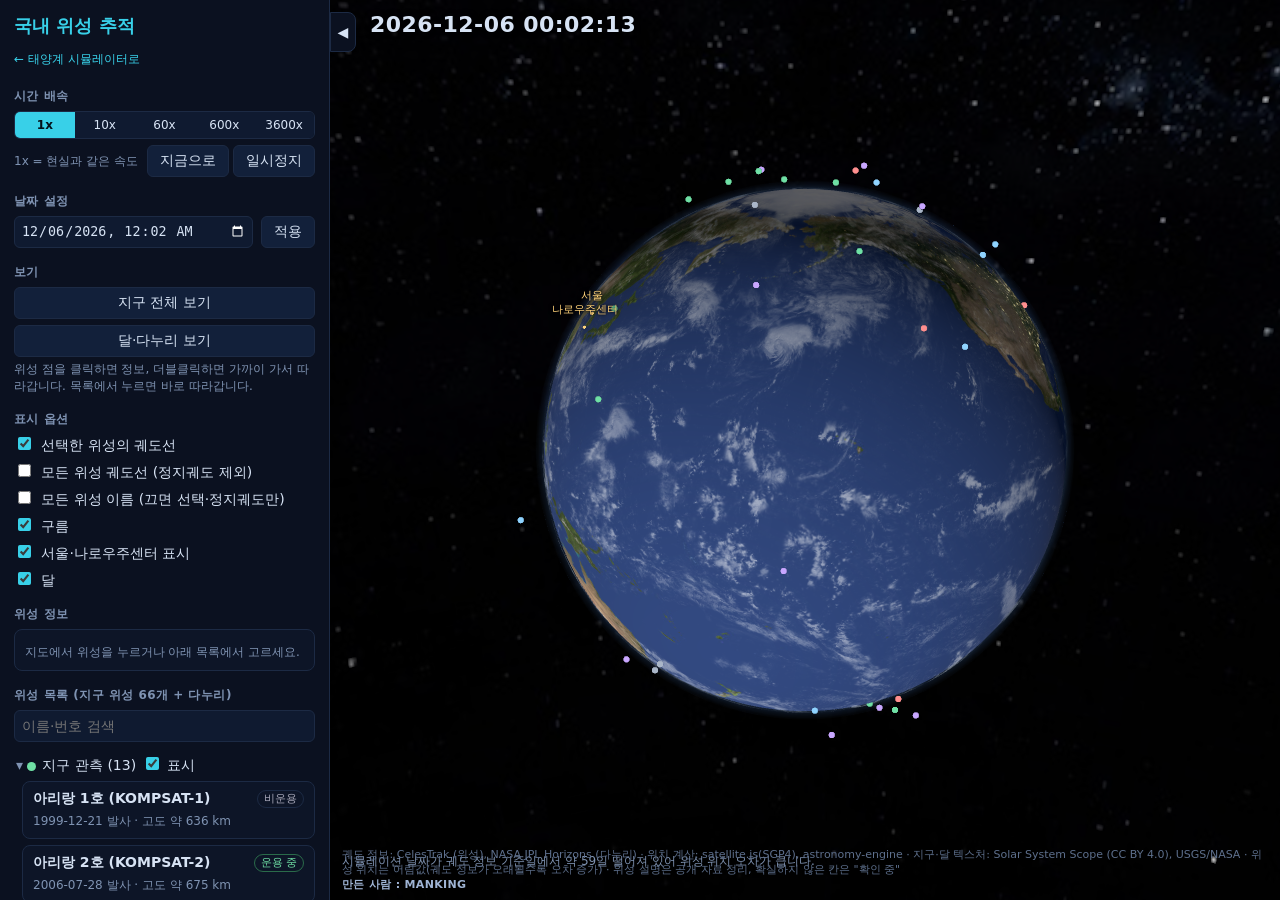
==== satellites.html @ f2022332 "국내 위성 추적 페이지 추가: 국내 위성 66개(CelesTrak)·다누리(JPL Horizons), 위성 정보 카드 Co-Authored-By: Claude Sonnet 5.5 " ====
<!doctype html>
<html lang="ko">
<head>
  <meta charset="utf-8">
  <meta name="viewport" content="width=device-width, initial-scale=1">
  <title>국내 위성 추적</title>
  <link rel="icon" href="data:,">
  <link rel="stylesheet" href="style.css">
  <link rel="stylesheet" href="satellites.css">
  <script type="importmap">
  {
    "imports": {
      "three": "./vendor/three/build/three.module.js",
      "three/addons/": "./vendor/three/examples/jsm/"
    }
  }
  </script>
  <script src="vendor/astronomy.browser.js"></script>
  <script src="vendor/satellite.min.js"></script>
</head>
<body>
  <aside id="panel">
    <h1>국내 위성 추적</h1>
    <a class="navlink" href="index.html">← 태양계 시뮬레이터로</a>

    <section>
      <h2>시간 배속</h2>
      <div class="seg" id="speedBtns">
        <label><input type="radio" name="spd" value="1" checked><span>1x</span></label>
        <label><input type="radio" name="spd" value="10"><span>10x</span></label>
        <label><input type="radio" name="spd" value="60"><span>60x</span></label>
        <label><input type="radio" name="spd" value="600"><span>600x</span></label>
        <label><input type="radio" name="spd" value="3600"><span>3600x</span></label>
      </div>
      <div class="row" style="margin-top:6px">
        <span class="hint" id="speedHint" style="margin:0"></span>
        <span><button id="nowBtn" type="button">지금으로</button> <button id="pauseBtn" type="button">일시정지</button></span>
      </div>
    </section>

    <section>
      <h2>날짜 설정</h2>
      <div class="row">
        <input id="dateInput" type="datetime-local" step="60">
        <button id="applyDate" type="button">적용</button>
      </div>
    </section>

    <section>
      <h2>보기</h2>
      <button id="viewEarth" type="button" class="wide">지구 전체 보기</button>
      <button id="viewMoon" type="button" class="wide" style="margin-top:6px">달·다누리 보기</button>
      <div class="hint">위성 점을 클릭하면 정보, 더블클릭하면 가까이 가서 따라갑니다. 목록에서 누르면 바로 따라갑니다.</div>
    </section>

    <section>
      <h2>표시 옵션</h2>
      <div class="checks">
        <label><input type="checkbox" id="optOrbit" checked> 선택한 위성의 궤도선</label>
        <label><input type="checkbox" id="optAllOrbits"> 모든 위성 궤도선 (정지궤도 제외)</label>
        <label><input type="checkbox" id="optLabels"> 모든 위성 이름 (끄면 선택·정지궤도만)</label>
        <label><input type="checkbox" id="optClouds" checked> 구름</label>
        <label><input type="checkbox" id="optSites" checked> 서울·나로우주센터 표시</label>
        <label><input type="checkbox" id="optMoon" checked> 달</label>
      </div>
    </section>

    <section>
      <h2>위성 정보</h2>
      <div id="infoCard" class="infocard"><div class="hint">지도에서 위성을 누르거나 아래 목록에서 고르세요.</div></div>
    </section>

    <section>
      <h2>위성 목록 <span id="countText" class="hint" style="display:inline"></span></h2>
      <input id="search" type="search" placeholder="이름·번호 검색" autocomplete="off">
      <div id="groups" style="margin-top:6px"></div>
    </section>

    <section>
      <h2>누리호 5차 (2026-10-07) 위성</h2>
      <div class="hint">발사 직후라 궤도 정보(번호)가 아직 올라오지 않았습니다. 올라오면 지도에 나타납니다.</div>
      <div id="pending" style="margin-top:6px"></div>
    </section>

    <section>
      <h2>궤도 정보</h2>
      <div class="hint" id="dataInfo"></div>
      <button id="refreshBtn" type="button" class="wide" style="margin-top:6px">최신 궤도 정보 받아오기 (CelesTrak)</button>
      <div class="hint" id="refreshStatus"></div>
    </section>
  </aside>

  <button id="panelToggle" type="button" title="패널 접기/펼치기">◀</button>
  <button id="quickPause" type="button" title="일시정지/재생">⏸</button>

  <main id="stage">
    <div id="simDate"></div>
    <div id="loading"><div id="loadingText">지구 텍스처 불러오는 중…</div><div id="loadingBar"><div id="loadingFill"></div></div></div>
    <div id="status"></div>
    <div id="credits">궤도 정보: CelesTrak (위성), NASA JPL Horizons (다누리) · 위치 계산: satellite.js(SGP4), astronomy-engine · 지구·달 텍스처: Solar System Scope (CC BY 4.0), USGS/NASA · 위성 위치는 어림값(궤도 정보가 오래될수록 오차 증가) · 위성 설명은 공개 자료 정리, 확실하지 않은 칸은 "확인 중"<br><b class="maker">만든 사람 : MANKING</b></div>
  </main>

  <script type="module" src="src/sat/main.js"></script>
</body>
</html>
---- style.css ----
:root {
  --bg: #04060d;
  --panel: #0b1120;
  --line: #1c2a44;
  --text: #d7e3f4;
  --dim: #7f93b2;
  --accent: #38d0e8;
  --panel-w: 330px;
}
* { box-sizing: border-box; }
html, body { margin: 0; height: 100%; background: var(--bg); color: var(--text);
  font-family: "Malgun Gothic", "Apple SD Gothic Neo", system-ui, sans-serif; font-size: 14px; overflow: hidden; }

#panel { position: fixed; left: 0; top: 0; bottom: 0; width: var(--panel-w); background: var(--panel);
  border-right: 1px solid var(--line); overflow-y: auto; padding: 14px 14px 24px; z-index: 5; }
body.collapsed #panel { display: none; }
body.collapsed #stage { left: 0; }
body.collapsed #panelToggle { left: 0; }

#panel h1 { font-size: 18px; margin: 0 0 12px; color: var(--accent); }
#panel h2 { font-size: 12px; letter-spacing: .04em; color: var(--dim); margin: 16px 0 6px; text-transform: none; }
.row { display: flex; align-items: center; gap: 8px; justify-content: space-between; }
.hint { color: var(--dim); font-size: 12px; margin-top: 4px; line-height: 1.4; }

input[type=range] { width: 100%; accent-color: var(--accent); }
input[type=datetime-local] { flex: 1; min-width: 0; background: #0f1a30; color: var(--text);
  border: 1px solid var(--line); border-radius: 6px; padding: 6px; color-scheme: dark; }
button { background: #12203a; color: var(--text); border: 1px solid var(--line); border-radius: 6px;
  padding: 6px 12px; cursor: pointer; font: inherit; }
button:hover { border-color: var(--accent); }
button.wide { width: 100%; }

#panelToggle { position: fixed; left: var(--panel-w); top: 12px; z-index: 6; width: 26px; height: 40px; padding: 0;
  border-radius: 0 8px 8px 0; background: var(--panel); }
#stage { position: fixed; left: var(--panel-w); right: 0; top: 0; bottom: 0; }
#stage canvas { display: block; }
#labels { position: absolute; inset: 0; pointer-events: none; overflow: hidden; }
.label { color: #cfe9ff; font-size: 12px; text-shadow: 0 0 4px #000, 0 0 2px #000; white-space: nowrap; margin-top: -18px; }
.label.sel { color: var(--accent); font-weight: bold; }

#simDate { position: absolute; left: 40px; top: 12px; font-size: 22px; font-weight: 600; letter-spacing: .02em;
  text-shadow: 0 0 6px #000; pointer-events: none; z-index: 3; }
body.collapsed #simDate { left: 40px; }
#status { position: absolute; left: 12px; bottom: 30px; font-size: 12px; color: var(--dim); text-shadow: 0 0 4px #000; z-index: 3; }
#credits { position: absolute; left: 12px; right: 12px; bottom: 8px; font-size: 11px; color: #5d6f8c; z-index: 3; pointer-events: none; }

#loading { position: absolute; left: 50%; top: 50%; transform: translate(-50%, -50%); width: 280px; text-align: center; z-index: 4;
  background: rgba(11,17,32,.9); border: 1px solid var(--line); border-radius: 10px; padding: 14px; }
#loading.done { display: none; }
#loadingBar { height: 6px; background: #14213a; border-radius: 3px; margin-top: 8px; overflow: hidden; }
#loadingFill { height: 100%; width: 0; background: var(--accent); transition: width .15s; }

#cards { display: flex; flex-direction: column; gap: 6px; }
.card { border: 1px solid var(--line); border-radius: 8px; padding: 8px 10px; cursor: pointer; background: #0d1527; }
.card:hover { border-color: #2c4a73; }
.card.sel { border-color: var(--accent); background: #0e1c33; }
.card .name { font-weight: 600; display: flex; justify-content: space-between; align-items: center; }
.card .stats { color: var(--dim); font-size: 12px; margin-top: 4px; line-height: 1.5; }
.badge { font-size: 10.5px; font-weight: normal; padding: 1px 6px; border-radius: 9px; border: 1px solid var(--line); color: var(--dim); }
.badge.real { color: #6fe0a5; border-color: #2a6b4a; }
.badge.fictional { color: #ffc86b; border-color: #7a5a22; }
.badge.solid { color: #aab; }

.seg { display: flex; border: 1px solid var(--line); border-radius: 6px; overflow: hidden; }
.seg label { flex: 1; text-align: center; cursor: pointer; }
.seg input { display: none; }
.seg span { display: block; padding: 6px 0; background: #0f1a30; }
.seg input:checked + span { background: var(--accent); color: #04121a; font-weight: 600; }
.checks { display: flex; flex-direction: column; gap: 6px; }
.checks label { cursor: pointer; }
.checks input { accent-color: var(--accent); margin-right: 6px; }

.label.moon { font-size: 11px; color: #aebfd6; }
.label.moon.sel { color: var(--accent); }
details.host { margin-bottom: 6px; }
details.host > summary { cursor: pointer; color: var(--text); padding: 6px 2px; list-style: none; }
details.host > summary::before { content: '▸ '; color: var(--dim); }
details.host[open] > summary::before { content: '▾ '; }
details.host .cards-in { display: flex; flex-direction: column; gap: 6px; padding-left: 8px; }

.label.comet { font-size: 11px; color: #bfe3ff; }
.label.comet.sel { color: var(--accent); }
.card .name input { accent-color: var(--accent); margin-right: 4px; }
.badge.comet { color: #8fd3ff; border-color: #2a5a7a; }
.badge.inter { color: #ffb86b; border-color: #8a5a22; }

.label.asteroid { font-size: 11px; color: #e0cfa8; }
.label.asteroid.sel { color: var(--accent); }

.label.voyager { font-size: 11.5px; color: #ffe29a; }
.label.voyager.sel { color: var(--accent); }

.maker { color: #9fb4d4; font-weight: 600; letter-spacing: .03em; }

/* ---- 폰·좁은 화면 (800px 이하) ---- */
#quickPause { display: none; }
@media (max-width: 800px) {
  :root { --panel-w: clamp(176px, 50vw, 240px); }   /* 폰에서는 메뉴 폭을 화면의 절반 정도로 */
  #panel { box-shadow: 4px 0 24px rgba(0,0,0,.6); padding: 8px 8px 80px; font-size: 12px; }
  #panel h1 { font-size: 14px; margin: 2px 0 6px; }
  #panel h2 { margin: 12px 0 4px; font-size: 11px; }
  #panel .row { flex-wrap: wrap; gap: 6px; }
  input[type=datetime-local] { font-size: 11px; padding: 6px 4px; min-width: 0; width: 100%; flex: 1 1 100%; }
  #panel button { padding: 8px 8px; font-size: 12px; }
  #panel button.wide { font-size: 11.5px; line-height: 1.3; }
  .hint { font-size: 10.5px; }
  .checks label { padding: 3px 0; }
  .card { padding: 7px 8px; }
  .card .stats { font-size: 11px; }
  .badge { font-size: 9.5px; padding: 1px 5px; }
  .seg span { padding: 7px 0; font-size: 12px; }
  #stage, body.collapsed #stage { left: 0; }           /* 패널은 화면 위에 겹쳐 나오고, 화면 크기는 그대로 */
  #panelToggle { top: 10px; width: 46px; height: 46px; font-size: 20px; border-radius: 0 12px 12px 0; }
  body.collapsed #panelToggle { border: 1px solid var(--accent); background: rgba(11,17,32,.92); }
  #simDate, body.collapsed #simDate { left: 62px; top: 14px; font-size: 15px; }
  #quickPause { display: block; position: fixed; right: 10px; top: 10px; z-index: 6; width: 46px; height: 46px; padding: 0; font-size: 18px;
    border-radius: 12px; background: rgba(11,17,32,.92); }
  body:not(.collapsed) #quickPause { display: none; }
  #status { bottom: 84px; font-size: 11px; max-width: 92%; }
  #credits { font-size: 9px; line-height: 1.35; }
  .label, .label.moon, .label.comet, .label.asteroid, .label.voyager { font-size: 10px; }
  #loading { width: 78%; }
}
---- satellites.css ----
/* 국내 위성 추적 페이지 전용 보충 스타일 (공통 스타일은 style.css) */
.navlink { display: inline-block; color: var(--accent); font-size: 12px; text-decoration: none; margin: -6px 0 4px; }
.navlink:hover { text-decoration: underline; }
input[type=search] { width: 100%; background: #0f1a30; color: var(--text); border: 1px solid var(--line); border-radius: 6px; padding: 7px; font: inherit; }
.seg span { padding: 6px 0; font-size: 12px; }

.infocard { border: 1px solid var(--line); border-radius: 8px; padding: 10px; background: #0d1527; }
.infocard h3 { margin: 0 0 2px; font-size: 15px; color: var(--accent); }
.infocard .en { color: var(--dim); font-size: 11.5px; margin-bottom: 6px; }
.infocard table { width: 100%; border-collapse: collapse; font-size: 12.5px; }
.infocard td { padding: 3px 0; vertical-align: top; line-height: 1.45; }
.infocard td:first-child { color: var(--dim); width: 74px; white-space: nowrap; padding-right: 8px; }
.infocard .live td { color: #bfe3ff; }
.infocard .note { margin-top: 8px; color: var(--dim); font-size: 11.5px; line-height: 1.5; }
.infocard .btns { display: flex; gap: 6px; margin-top: 8px; }
.infocard .btns button { flex: 1; padding: 6px 4px; font-size: 12px; }

.badge.on { color: #6fe0a5; border-color: #2a6b4a; }
.badge.off { color: #aab; }
.badge.fail { color: #ff9b9b; border-color: #7a2a2a; }
.gdot { display: inline-block; width: 9px; height: 9px; border-radius: 50%; margin-right: 6px; vertical-align: -1px; }
details.host > summary label { cursor: pointer; margin-left: 6px; }
details.host > summary input { accent-color: var(--accent); }
.satitem .stats b { color: var(--text); font-weight: 600; }
.label.sat { font-size: 11px; color: #d6e8ff; }
.label.sat.sel { color: var(--accent); font-weight: bold; }
.label.site { font-size: 11px; color: #ffd27a; }
.label.moonlabel { font-size: 12px; color: #e8e8e8; }
@media (max-width: 800px) {
  .infocard { padding: 8px; }
  .infocard td { font-size: 11.5px; }
  .infocard td:first-child { width: 58px; }
}
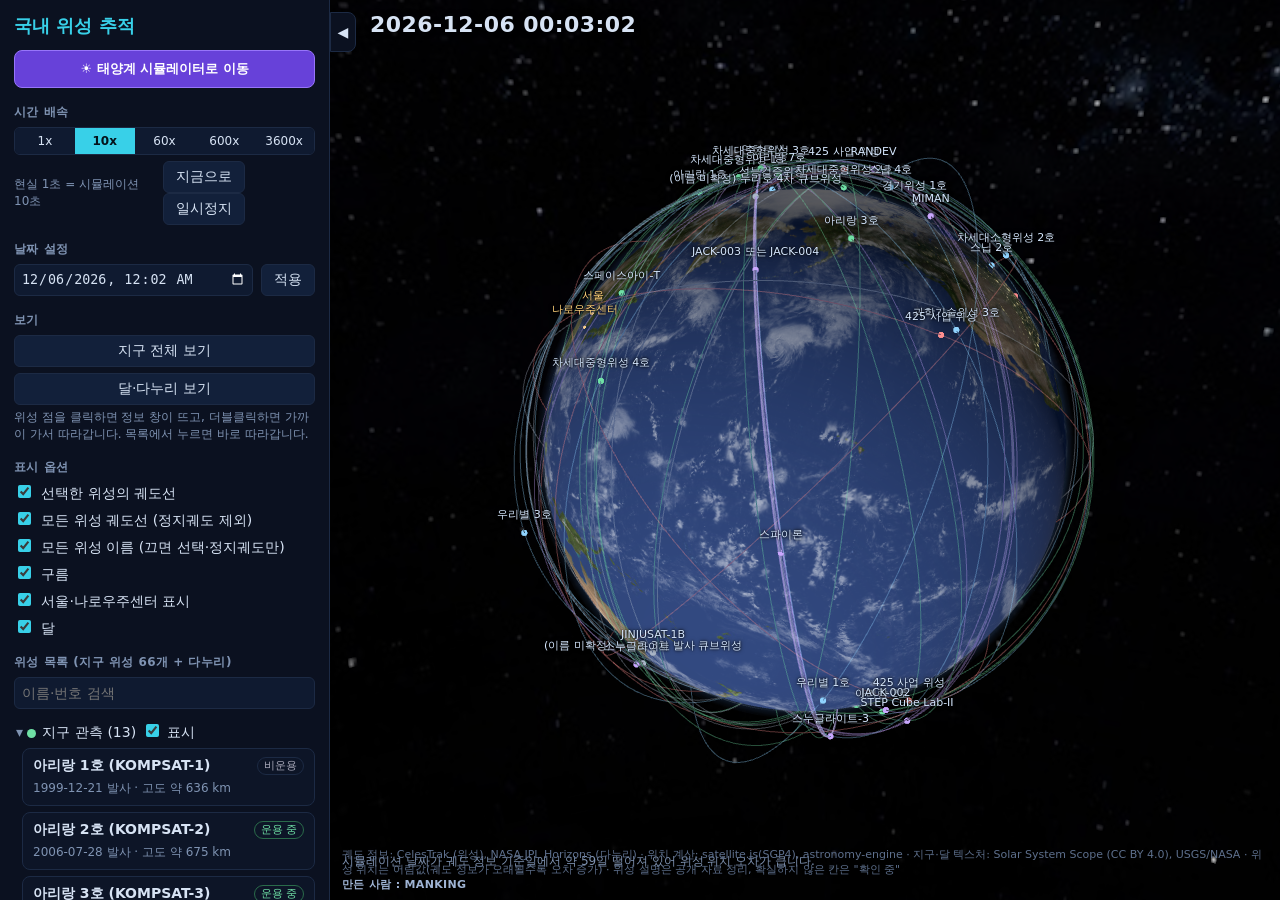
==== commit 31f9d5e4: "위성 페이지: 기본 10배·궤도선·이름 켜짐, 정보 팝업, NASA 대표 3D 모형, 전환 버튼 색 구분 Co-Authored-By: Claude Sonnet 5.5 <norepl" ====
--- a/satellites.html
+++ b/satellites.html
@@ -21,13 +21,13 @@
 <body>
   <aside id="panel">
     <h1>국내 위성 추적</h1>
-    <a class="navlink" href="index.html">← 태양계 시뮬레이터로</a>
+    <a class="navbtn to-solar" href="index.html">☀ 태양계 시뮬레이터로 이동</a>
 
     <section>
       <h2>시간 배속</h2>
       <div class="seg" id="speedBtns">
-        <label><input type="radio" name="spd" value="1" checked><span>1x</span></label>
-        <label><input type="radio" name="spd" value="10"><span>10x</span></label>
+        <label><input type="radio" name="spd" value="1"><span>1x</span></label>
+        <label><input type="radio" name="spd" value="10" checked><span>10x</span></label>
         <label><input type="radio" name="spd" value="60"><span>60x</span></label>
         <label><input type="radio" name="spd" value="600"><span>600x</span></label>
         <label><input type="radio" name="spd" value="3600"><span>3600x</span></label>
@@ -50,24 +50,19 @@
       <h2>보기</h2>
       <button id="viewEarth" type="button" class="wide">지구 전체 보기</button>
       <button id="viewMoon" type="button" class="wide" style="margin-top:6px">달·다누리 보기</button>
-      <div class="hint">위성 점을 클릭하면 정보, 더블클릭하면 가까이 가서 따라갑니다. 목록에서 누르면 바로 따라갑니다.</div>
+      <div class="hint">위성 점을 클릭하면 정보 창이 뜨고, 더블클릭하면 가까이 가서 따라갑니다. 목록에서 누르면 바로 따라갑니다.</div>
     </section>
 
     <section>
       <h2>표시 옵션</h2>
       <div class="checks">
         <label><input type="checkbox" id="optOrbit" checked> 선택한 위성의 궤도선</label>
-        <label><input type="checkbox" id="optAllOrbits"> 모든 위성 궤도선 (정지궤도 제외)</label>
-        <label><input type="checkbox" id="optLabels"> 모든 위성 이름 (끄면 선택·정지궤도만)</label>
+        <label><input type="checkbox" id="optAllOrbits" checked> 모든 위성 궤도선 (정지궤도 제외)</label>
+        <label><input type="checkbox" id="optLabels" checked> 모든 위성 이름 (끄면 선택·정지궤도만)</label>
         <label><input type="checkbox" id="optClouds" checked> 구름</label>
         <label><input type="checkbox" id="optSites" checked> 서울·나로우주센터 표시</label>
         <label><input type="checkbox" id="optMoon" checked> 달</label>
       </div>
-    </section>
-
-    <section>
-      <h2>위성 정보</h2>
-      <div id="infoCard" class="infocard"><div class="hint">지도에서 위성을 누르거나 아래 목록에서 고르세요.</div></div>
     </section>
 
     <section>
@@ -95,6 +90,7 @@
 
   <main id="stage">
     <div id="simDate"></div>
+    <div id="infoCard" class="infocard popup" hidden></div>
     <div id="loading"><div id="loadingText">지구 텍스처 불러오는 중…</div><div id="loadingBar"><div id="loadingFill"></div></div></div>
     <div id="status"></div>
     <div id="credits">궤도 정보: CelesTrak (위성), NASA JPL Horizons (다누리) · 위치 계산: satellite.js(SGP4), astronomy-engine · 지구·달 텍스처: Solar System Scope (CC BY 4.0), USGS/NASA · 위성 위치는 어림값(궤도 정보가 오래될수록 오차 증가) · 위성 설명은 공개 자료 정리, 확실하지 않은 칸은 "확인 중"<br><b class="maker">만든 사람 : MANKING</b></div>
--- a/style.css
+++ b/style.css
@@ -121,3 +121,10 @@
   .label, .label.moon, .label.comet, .label.asteroid, .label.voyager { font-size: 10px; }
   #loading { width: 78%; }
 }
+
+/* 페이지 전환 버튼: 가려는 쪽의 색으로 칠해 한눈에 구분 */
+.navbtn { display: block; text-align: center; font-weight: 700; font-size: 13px; text-decoration: none; padding: 9px 8px; border-radius: 8px; margin: 0 0 8px; color: #fff; }
+.navbtn.to-sat { background: #e8590c; border: 1px solid #ff922b; }
+.navbtn.to-sat:hover { background: #f76707; }
+.navbtn.to-solar { background: #6741d9; border: 1px solid #9775fa; }
+.navbtn.to-solar:hover { background: #7048e8; }
--- a/satellites.css
+++ b/satellites.css
@@ -31,3 +31,13 @@
   .infocard td { font-size: 11.5px; }
   .infocard td:first-child { width: 58px; }
 }
+
+/* 위성 정보 팝업 */
+.infocard.popup { position: absolute; right: 12px; top: 12px; width: 340px; max-height: calc(100% - 60px); overflow-y: auto; z-index: 4; background: rgba(11,17,32,.96);
+  box-shadow: 0 6px 24px rgba(0,0,0,.6); }
+.infocard.popup[hidden] { display: none; }
+.infocard .closex { float: right; width: 28px; height: 28px; padding: 0; line-height: 1; font-size: 16px; margin: -4px -4px 0 6px; }
+.infocard .modelnote { margin-top: 6px; color: #ffc86b; font-size: 11.5px; }
+@media (max-width: 800px) {
+  .infocard.popup { left: 8px; right: 8px; top: auto; bottom: 62px; width: auto; max-height: 52%; }
+}
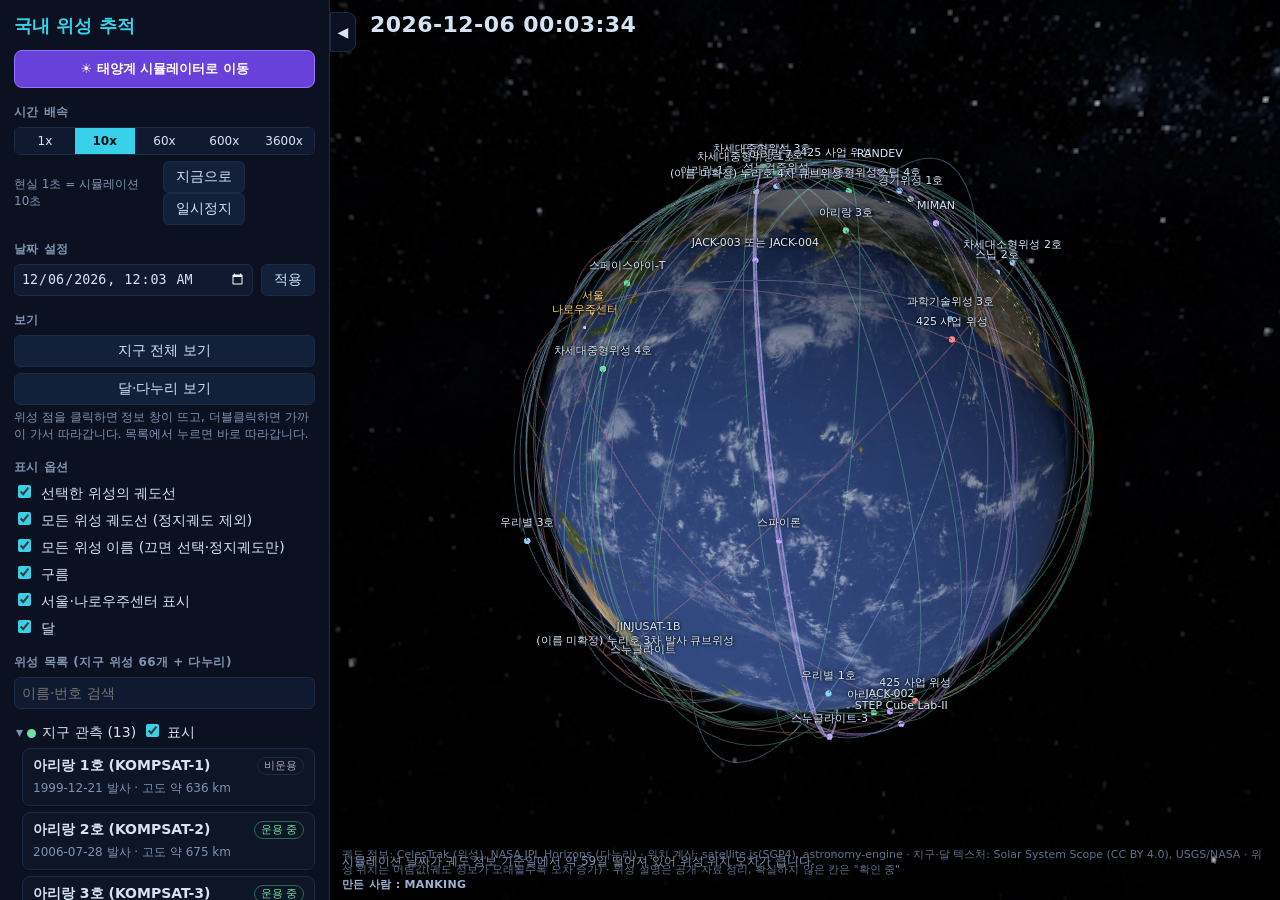
==== commit 25a741e1: "홈 화면 아이콘·앱 설정 파일 추가 (태양계·위성 추적) Co-Authored-By: Claude Sonnet 5.5 <noreply@anthropic.com>" ====
--- a/satellites.html
+++ b/satellites.html
@@ -4,7 +4,10 @@
   <meta charset="utf-8">
   <meta name="viewport" content="width=device-width, initial-scale=1">
   <title>국내 위성 추적</title>
-  <link rel="icon" href="data:,">
+  <link rel="icon" type="image/png" href="icons/sat-192.png">
+  <link rel="apple-touch-icon" href="icons/sat-180.png">
+  <link rel="manifest" href="manifest-sat.webmanifest">
+  <meta name="theme-color" content="#04060d">
   <link rel="stylesheet" href="style.css">
   <link rel="stylesheet" href="satellites.css">
   <script type="importmap">
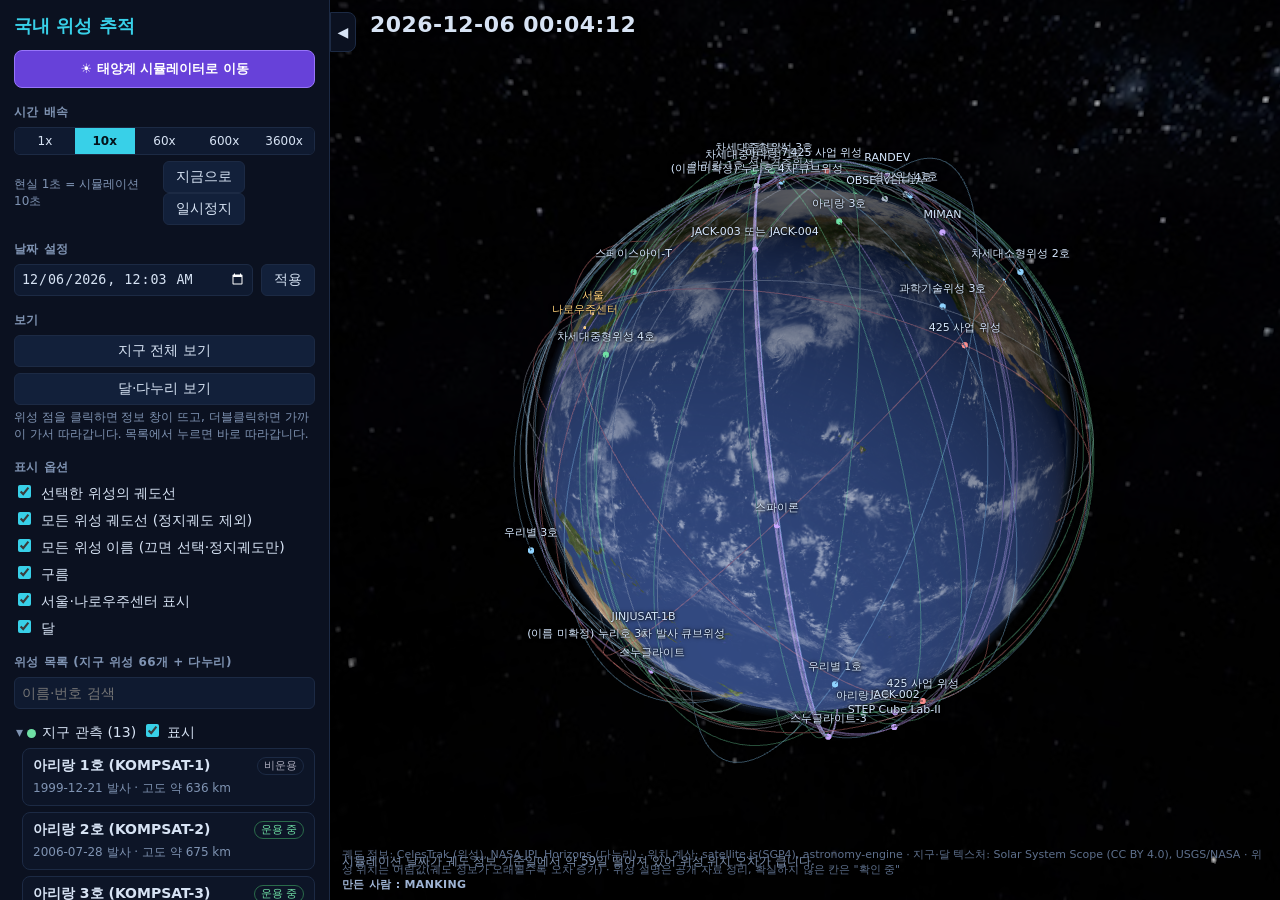
==== commit c8e83471: "크롬 앱 설치 인식용 최소 서비스 워커(sw.js) 추가, 앱 설정에 id 추가 Co-Authored-By: Claude Sonnet 5.5 <noreply@anthropic.co" ====
--- a/satellites.html
+++ b/satellites.html
@@ -100,5 +100,6 @@
   </main>
 
   <script type="module" src="src/sat/main.js"></script>
+  <script>if ('serviceWorker' in navigator) navigator.serviceWorker.register('sw.js').catch(() => {});</script>
 </body>
 </html>
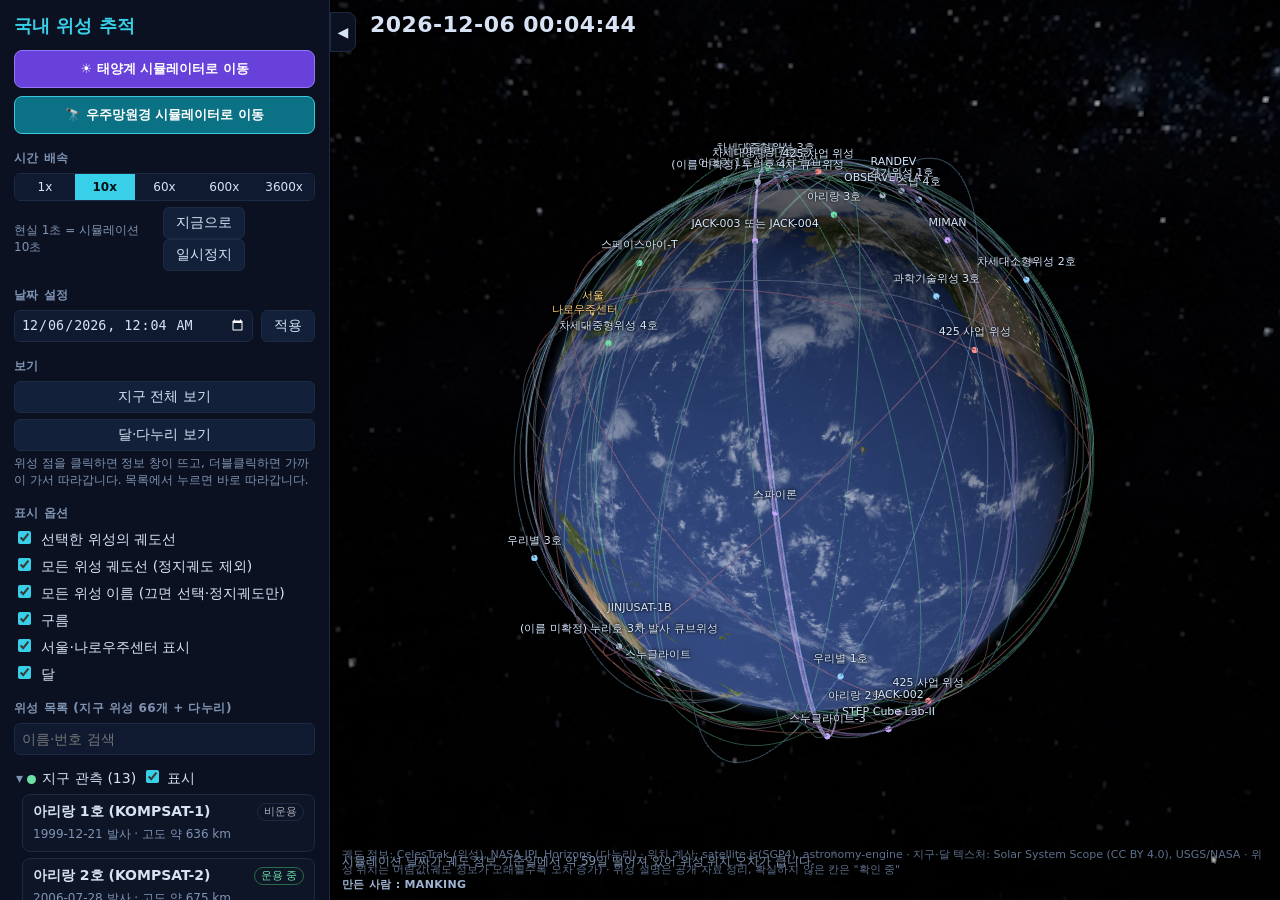
==== commit 64eecf3a: "우주망원경 시뮬레이터 통합 (telescope.html, 태양계 화면에 제임스웹 L2 표시) - telescope.html + src/telescope/ + models/jwst/" ====
--- a/satellites.html
+++ b/satellites.html
@@ -25,6 +25,7 @@
   <aside id="panel">
     <h1>국내 위성 추적</h1>
     <a class="navbtn to-solar" href="index.html">☀ 태양계 시뮬레이터로 이동</a>
+    <a class="navbtn to-tel" href="telescope.html">🔭 우주망원경 시뮬레이터로 이동</a>
 
     <section>
       <h2>시간 배속</h2>
--- a/style.css
+++ b/style.css
@@ -128,3 +128,5 @@
 .navbtn.to-sat:hover { background: #f76707; }
 .navbtn.to-solar { background: #6741d9; border: 1px solid #9775fa; }
 .navbtn.to-solar:hover { background: #7048e8; }
+.navbtn.to-tel { background: #0b7285; border: 1px solid #3bc9db; }
+.navbtn.to-tel:hover { background: #0c8599; }
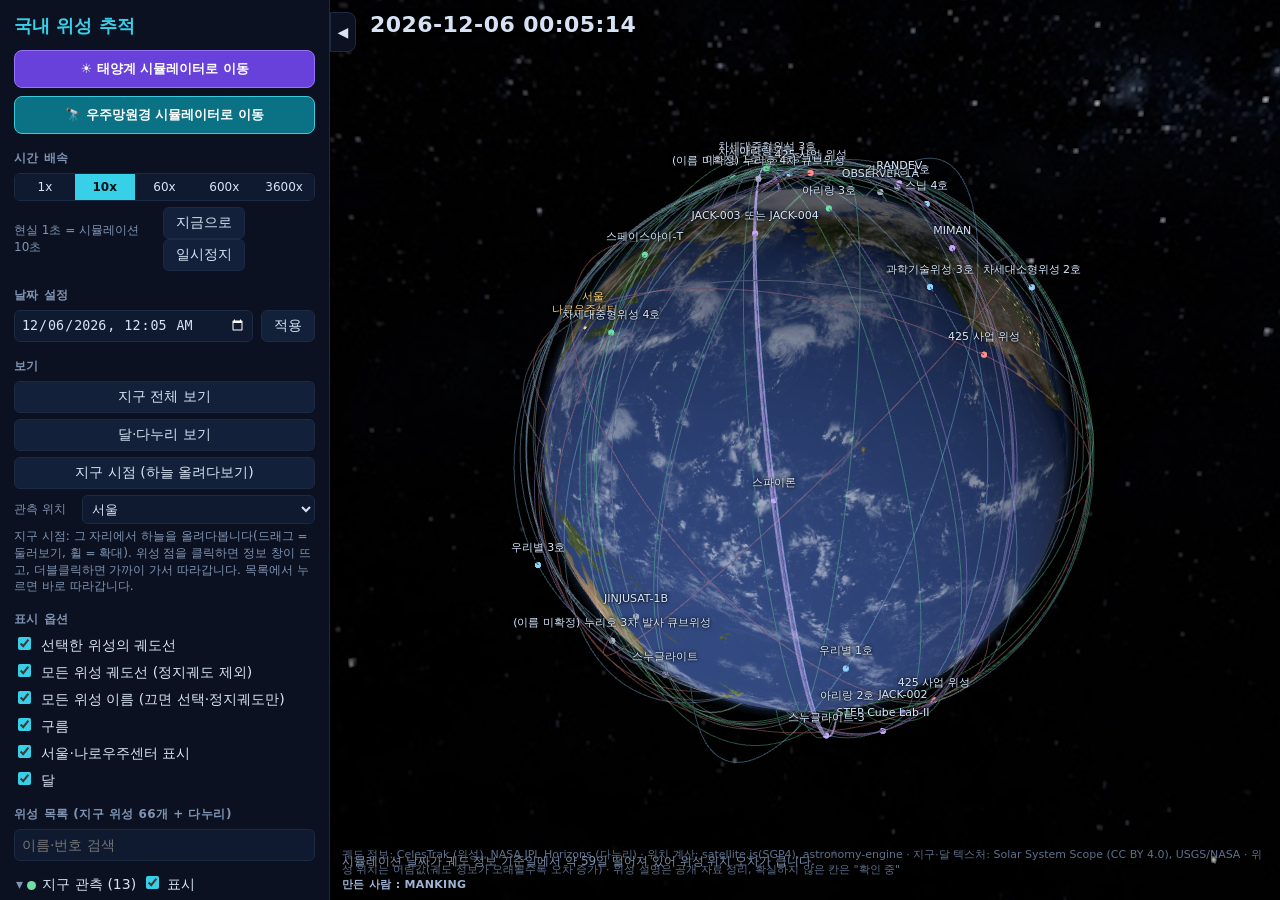
==== commit e0a92425: "국내 위성 페이지 지구 시점 추가, 우주망원경 저궤도(LEO) 오류 수정 - 지구 시점: 관측 지점(기본 서울)에서 하늘 보기, 하늘의 국내 위성 목록(방위·고도·맨눈 가능), 관" ====
--- a/satellites.html
+++ b/satellites.html
@@ -54,7 +54,9 @@
       <h2>보기</h2>
       <button id="viewEarth" type="button" class="wide">지구 전체 보기</button>
       <button id="viewMoon" type="button" class="wide" style="margin-top:6px">달·다누리 보기</button>
-      <div class="hint">위성 점을 클릭하면 정보 창이 뜨고, 더블클릭하면 가까이 가서 따라갑니다. 목록에서 누르면 바로 따라갑니다.</div>
+      <button id="viewGround" type="button" class="wide" style="margin-top:6px">지구 시점 (하늘 올려다보기)</button>
+      <div class="row" style="margin-top:6px"><span class="hint" style="margin:0">관측 위치</span><select id="groundPlace" style="flex:1;margin-left:8px"></select></div>
+      <div class="hint">지구 시점: 그 자리에서 하늘을 올려다봅니다(드래그 = 둘러보기, 휠 = 확대). 위성 점을 클릭하면 정보 창이 뜨고, 더블클릭하면 가까이 가서 따라갑니다. 목록에서 누르면 바로 따라갑니다.</div>
     </section>
 
     <section>
--- a/satellites.css
+++ b/satellites.css
@@ -41,3 +41,25 @@
 @media (max-width: 800px) {
   .infocard.popup { left: 8px; right: 8px; top: auto; bottom: 62px; width: auto; max-height: 52%; }
 }
+
+/* 지구 시점 (하늘 올려다보기) */
+#viewGround.on { border-color: var(--accent); color: var(--accent); }
+#groundPlace { background: #0f1a30; color: var(--text); border: 1px solid var(--line); border-radius: 6px; padding: 5px; font: inherit; font-size: 12.5px; }
+#groundSky { display: none; position: absolute; inset: 0; pointer-events: none; opacity: 0; background: linear-gradient(to bottom, #2a6fd6 0%, #6aa8ee 60%, #a9d1f7 100%); }
+.label.compass { font-size: 13px; color: #ffe8a3; text-shadow: 0 0 4px #000; }
+.label.compass.main { font-size: 17px; font-weight: 700; color: #ffd27a; }
+#skyList { position: absolute; left: 12px; top: 44px; width: 300px; max-height: calc(100% - 120px); overflow-y: auto; z-index: 3; background: rgba(11,17,32,.88);
+  border: 1px solid var(--line); border-radius: 8px; padding: 6px 8px; font-size: 12px; }
+#skyList[hidden] { display: none; }
+#skyList .hd { display: flex; justify-content: space-between; gap: 8px; margin-bottom: 4px; color: var(--text); }
+#skyList .hd span { color: var(--dim); }
+#skyList .row { display: grid; grid-template-columns: 1fr auto auto; gap: 6px; padding: 3px 0; border-top: 1px solid #1a2438; cursor: pointer; align-items: center; }
+#skyList .row.dim { display: block; color: var(--dim); cursor: default; font-size: 11px; }
+#skyList .row:hover .nm { color: var(--accent); }
+#skyList .tag { font-size: 10.5px; color: #aab; border: 1px solid #334; border-radius: 4px; padding: 0 4px; }
+#skyList .tag.eye { color: #6fe0a5; border-color: #2a6b4a; }
+@media (max-width: 800px) { #skyList { left: 8px; right: 8px; width: auto; top: 40px; max-height: 34%; } }
+#skyList .hd { cursor: pointer; }
+#skyList .fold { font-weight: 400; font-size: 11px; color: var(--dim); margin-left: 4px; }
+#skyList.folded .row { display: none; }
+@media (max-width: 800px) { #skyList { top: 52px; } }
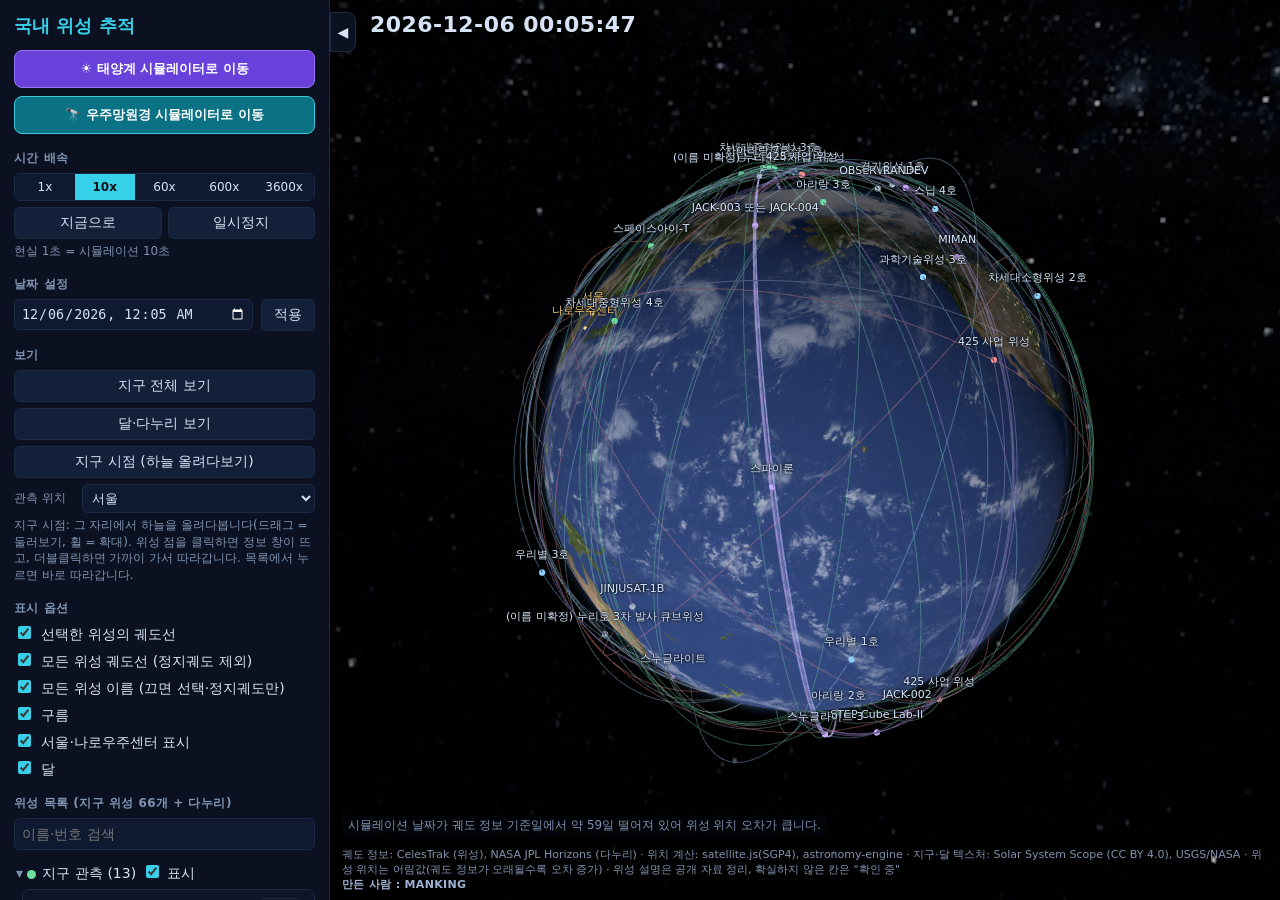
==== commit 289b51e8: "UI/UX 검토 제안 전부 반영: 출처 접기, 태양계 정보창·안내, 위성 지구 시점 따라가기, 망원경 고급 계산 접기 Co-Authored-By: Claude Opus 5.5 <n" ====
--- a/satellites.html
+++ b/satellites.html
@@ -36,10 +36,11 @@
         <label><input type="radio" name="spd" value="600"><span>600x</span></label>
         <label><input type="radio" name="spd" value="3600"><span>3600x</span></label>
       </div>
-      <div class="row" style="margin-top:6px">
-        <span class="hint" id="speedHint" style="margin:0"></span>
-        <span><button id="nowBtn" type="button">지금으로</button> <button id="pauseBtn" type="button">일시정지</button></span>
+      <div class="row" style="margin-top:6px; gap:6px">
+        <button id="nowBtn" type="button" style="flex:1">지금으로</button>
+        <button id="pauseBtn" type="button" style="flex:1">일시정지</button>
       </div>
+      <div class="hint" id="speedHint"></div>
     </section>
 
     <section>
@@ -99,7 +100,8 @@
     <div id="infoCard" class="infocard popup" hidden></div>
     <div id="loading"><div id="loadingText">지구 텍스처 불러오는 중…</div><div id="loadingBar"><div id="loadingFill"></div></div></div>
     <div id="status"></div>
-    <div id="credits">궤도 정보: CelesTrak (위성), NASA JPL Horizons (다누리) · 위치 계산: satellite.js(SGP4), astronomy-engine · 지구·달 텍스처: Solar System Scope (CC BY 4.0), USGS/NASA · 위성 위치는 어림값(궤도 정보가 오래될수록 오차 증가) · 위성 설명은 공개 자료 정리, 확실하지 않은 칸은 "확인 중"<br><b class="maker">만든 사람 : MANKING</b></div>
+    <div id="credits"><details><summary>출처·안내</summary>궤도 정보: CelesTrak (위성), NASA JPL Horizons (다누리) · 위치 계산: satellite.js(SGP4), astronomy-engine · 지구·달 텍스처: Solar System Scope (CC BY 4.0), USGS/NASA · 위성 위치는 어림값(궤도 정보가 오래될수록 오차 증가) · 위성 설명은 공개 자료 정리, 확실하지 않은 칸은 "확인 중"</details><b class="maker">만든 사람 : MANKING</b></div>
+    <script>if (matchMedia("(min-width: 801px)").matches) document.querySelector("#credits details").open = true;</script>
   </main>
 
   <script type="module" src="src/sat/main.js"></script>
--- a/style.css
+++ b/style.css
@@ -34,15 +34,19 @@
   border-radius: 0 8px 8px 0; background: var(--panel); }
 #stage { position: fixed; left: var(--panel-w); right: 0; top: 0; bottom: 0; }
 #stage canvas { display: block; }
-#labels { position: absolute; inset: 0; pointer-events: none; overflow: hidden; }
+#labels { position: absolute; inset: 0; pointer-events: none; overflow: hidden; z-index: 1; }   /* 이름표는 이 층 안에만: 정보창·목록보다 아래 */
 .label { color: #cfe9ff; font-size: 12px; text-shadow: 0 0 4px #000, 0 0 2px #000; white-space: nowrap; margin-top: -18px; }
 .label.sel { color: var(--accent); font-weight: bold; }
 
 #simDate { position: absolute; left: 40px; top: 12px; font-size: 22px; font-weight: 600; letter-spacing: .02em;
   text-shadow: 0 0 6px #000; pointer-events: none; z-index: 3; }
 body.collapsed #simDate { left: 40px; }
-#status { position: absolute; left: 12px; bottom: 30px; font-size: 12px; color: var(--dim); text-shadow: 0 0 4px #000; z-index: 3; }
-#credits { position: absolute; left: 12px; right: 12px; bottom: 8px; font-size: 11px; color: #5d6f8c; z-index: 3; pointer-events: none; }
+#status { position: absolute; left: 12px; bottom: 64px; font-size: 12px; color: var(--dim); text-shadow: 0 0 4px #000; z-index: 3;
+  background: rgba(4,6,13,.7); padding: 2px 6px; border-radius: 4px; }
+#status:empty { display: none; }
+#credits { position: absolute; left: 12px; right: 12px; bottom: 8px; font-size: 11px; color: #8193b0; z-index: 3; }
+#credits summary { cursor: pointer; width: max-content; padding: 2px 0; }
+#credits details[open] summary { display: none; }   /* 펼친 뒤에는 글만 */
 
 #loading { position: absolute; left: 50%; top: 50%; transform: translate(-50%, -50%); width: 280px; text-align: center; z-index: 4;
   background: rgba(11,17,32,.9); border: 1px solid var(--line); border-radius: 10px; padding: 14px; }
@@ -103,12 +107,12 @@
   input[type=datetime-local] { font-size: 11px; padding: 6px 4px; min-width: 0; width: 100%; flex: 1 1 100%; }
   #panel button { padding: 8px 8px; font-size: 12px; }
   #panel button.wide { font-size: 11.5px; line-height: 1.3; }
-  .hint { font-size: 10.5px; }
-  .checks label { padding: 3px 0; }
+  .hint { font-size: 11.5px; }
+  .checks label { padding: 8px 0; display: block; }
   .card { padding: 7px 8px; }
   .card .stats { font-size: 11px; }
   .badge { font-size: 9.5px; padding: 1px 5px; }
-  .seg span { padding: 7px 0; font-size: 12px; }
+  .seg span { padding: 10px 0; font-size: 12px; }
   #stage, body.collapsed #stage { left: 0; }           /* 패널은 화면 위에 겹쳐 나오고, 화면 크기는 그대로 */
   #panelToggle { top: 10px; width: 46px; height: 46px; font-size: 20px; border-radius: 0 12px 12px 0; }
   body.collapsed #panelToggle { border: 1px solid var(--accent); background: rgba(11,17,32,.92); }
@@ -116,17 +120,37 @@
   #quickPause { display: block; position: fixed; right: 10px; top: 10px; z-index: 6; width: 46px; height: 46px; padding: 0; font-size: 18px;
     border-radius: 12px; background: rgba(11,17,32,.92); }
   body:not(.collapsed) #quickPause { display: none; }
-  #status { bottom: 84px; font-size: 11px; max-width: 92%; }
-  #credits { font-size: 9px; line-height: 1.35; }
-  .label, .label.moon, .label.comet, .label.asteroid, .label.voyager { font-size: 10px; }
+  #status { bottom: 56px; font-size: 11.5px; max-width: 92%; }
+  #credits { font-size: 10px; line-height: 1.4; }
+  #credits summary { padding: 6px 0; }
+  .label, .label.moon, .label.comet, .label.asteroid, .label.voyager { font-size: 11px; }
   #loading { width: 78%; }
 }
 
 /* 페이지 전환 버튼: 가려는 쪽의 색으로 칠해 한눈에 구분 */
 .navbtn { display: block; text-align: center; font-weight: 700; font-size: 13px; text-decoration: none; padding: 9px 8px; border-radius: 8px; margin: 0 0 8px; color: #fff; }
-.navbtn.to-sat { background: #e8590c; border: 1px solid #ff922b; }
-.navbtn.to-sat:hover { background: #f76707; }
+.navbtn.to-sat { background: #c2410c; border: 1px solid #ff922b; }   /* 흰 글자 대비 5:1 이상 */
+.navbtn.to-sat:hover { background: #d9480f; }
 .navbtn.to-solar { background: #6741d9; border: 1px solid #9775fa; }
 .navbtn.to-solar:hover { background: #7048e8; }
 .navbtn.to-tel { background: #0b7285; border: 1px solid #3bc9db; }
 .navbtn.to-tel:hover { background: #0c8599; }
+
+/* 태양계: 선택한 천체 정보창 (위성 페이지 정보창과 같은 모양) */
+#bodyCard { position: absolute; right: 12px; top: 12px; width: 300px; max-height: calc(100% - 110px); overflow-y: auto; z-index: 4;
+  background: rgba(11,17,32,.96); border: 1px solid var(--line); border-radius: 8px; padding: 10px; box-shadow: 0 6px 24px rgba(0,0,0,.6); }
+#bodyCard[hidden] { display: none; }
+#bodyCard h3 { margin: 0 0 6px; font-size: 15px; color: var(--accent); display: flex; gap: 8px; align-items: center; justify-content: space-between; padding-right: 4px; }
+#bodyCard .stats { color: var(--text); font-size: 12.5px; line-height: 1.55; }
+#bodyCard .note { margin-top: 8px; color: var(--dim); font-size: 11.5px; }
+#bodyCard .closex { float: right; width: 36px; height: 36px; padding: 0; font-size: 18px; margin: -6px -6px 0 6px; }
+#bodyCard .navbtn { margin-top: 8px; }
+/* 첫 화면 안내 */
+#firstTip { position: absolute; left: 50%; top: 56px; transform: translateX(-50%); z-index: 4; background: rgba(11,17,32,.92); border: 1px solid var(--accent);
+  border-radius: 8px; padding: 8px 14px; font-size: 13px; color: var(--text); pointer-events: none; transition: opacity .6s; max-width: 90%; text-align: center; }
+#firstTip.gone { opacity: 0; }
+@media (max-width: 800px) {
+  #bodyCard { left: 8px; right: 8px; top: auto; bottom: 86px; width: auto; max-height: 45%; }
+  #bodyCard .closex { width: 42px; height: 42px; }
+  #firstTip { top: 66px; font-size: 12px; }
+}
--- a/satellites.css
+++ b/satellites.css
@@ -36,7 +36,8 @@
 .infocard.popup { position: absolute; right: 12px; top: 12px; width: 340px; max-height: calc(100% - 60px); overflow-y: auto; z-index: 4; background: rgba(11,17,32,.96);
   box-shadow: 0 6px 24px rgba(0,0,0,.6); }
 .infocard.popup[hidden] { display: none; }
-.infocard .closex { float: right; width: 28px; height: 28px; padding: 0; line-height: 1; font-size: 16px; margin: -4px -4px 0 6px; }
+.infocard .closex { float: right; width: 36px; height: 36px; padding: 0; line-height: 1; font-size: 18px; margin: -6px -6px 0 6px; }
+@media (max-width: 800px) { .infocard .closex { width: 42px; height: 42px; } }
 .infocard .modelnote { margin-top: 6px; color: #ffc86b; font-size: 11.5px; }
 @media (max-width: 800px) {
   .infocard.popup { left: 8px; right: 8px; top: auto; bottom: 62px; width: auto; max-height: 52%; }
@@ -63,3 +64,14 @@
 #skyList .fold { font-weight: 400; font-size: 11px; color: var(--dim); margin-left: 4px; }
 #skyList.folded .row { display: none; }
 @media (max-width: 800px) { #skyList { top: 52px; } }
+.label.geogroup { font-size: 12px; color: #ffe8a3; border: 1px solid #6b5a2a; border-radius: 4px; padding: 1px 5px; background: rgba(20,16,4,.6); }
+#skyPass { margin-top: 8px; border-top: 1px solid var(--line); padding-top: 6px; }
+#skyPass .hd2 { color: var(--text); font-weight: 600; margin-bottom: 4px; }
+#skyPass .prow { display: flex; gap: 8px; padding: 4px 0; border-top: 1px solid #1a2438; align-items: center; }
+#skyPass .prow .pl { flex: 1; min-width: 0; }
+#skyPass .prow .pt { color: #bfe3ff; font-variant-numeric: tabular-nums; }
+#skyPass .prow .pd { color: var(--dim); font-size: 11px; }
+#skyPass .prow button { font-size: 12px; padding: 8px 10px; white-space: nowrap; }
+#skyList.folded #skyPass { display: none; }
+#skyList { width: 330px; }
+#skyPass .prow.past { opacity: .5; }
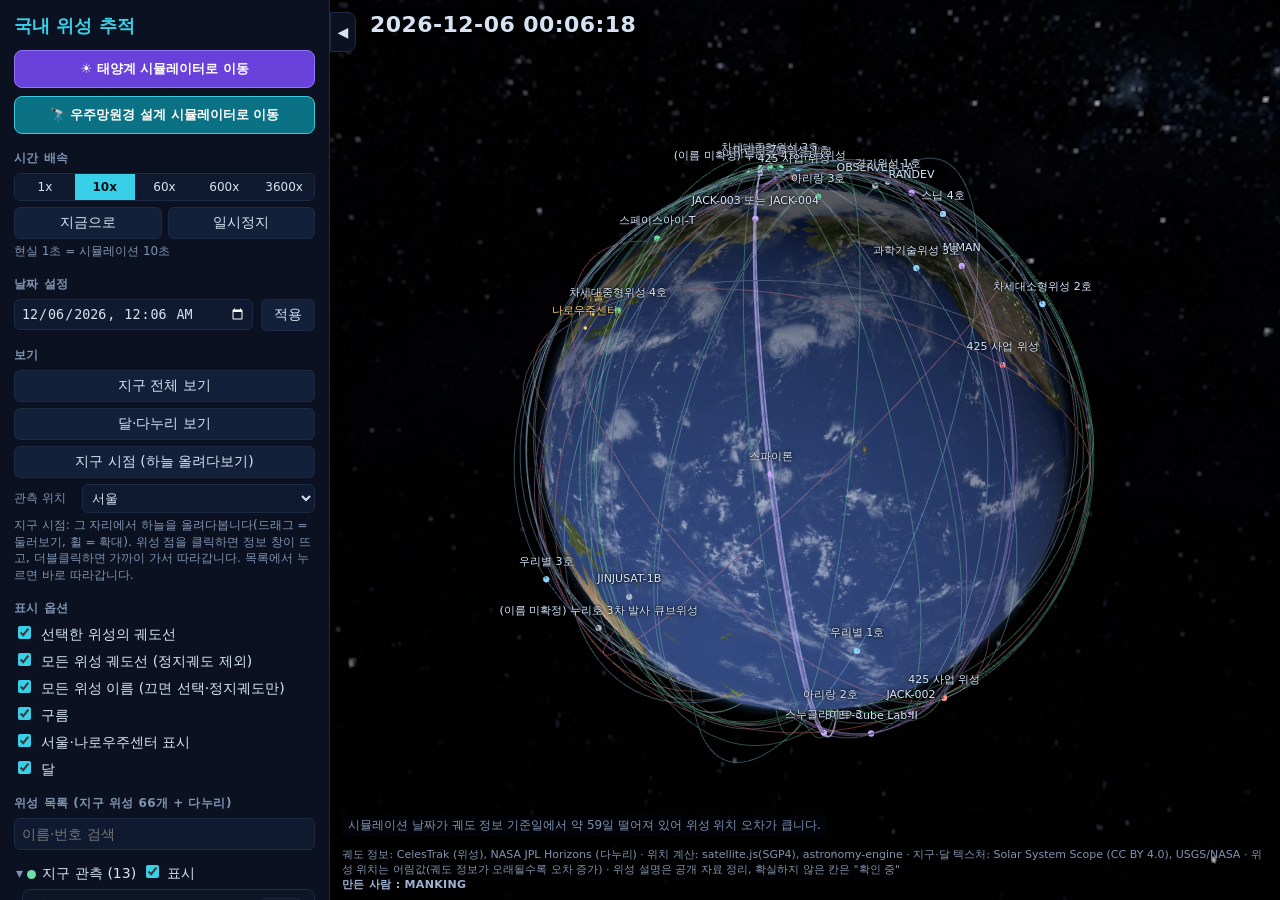
==== commit e602a1dd: "망원경 페이지 이름을 우주망원경 설계 시뮬레이터로 변경, 설계창 기본 표시(폰: 아래 작은 스크롤 창) Co-Authored-By: Claude Opus 5.5 <noreply@a" ====
--- a/satellites.html
+++ b/satellites.html
@@ -25,7 +25,7 @@
   <aside id="panel">
     <h1>국내 위성 추적</h1>
     <a class="navbtn to-solar" href="index.html">☀ 태양계 시뮬레이터로 이동</a>
-    <a class="navbtn to-tel" href="telescope.html">🔭 우주망원경 시뮬레이터로 이동</a>
+    <a class="navbtn to-tel" href="telescope.html">🔭 우주망원경 설계 시뮬레이터로 이동</a>
 
     <section>
       <h2>시간 배속</h2>
